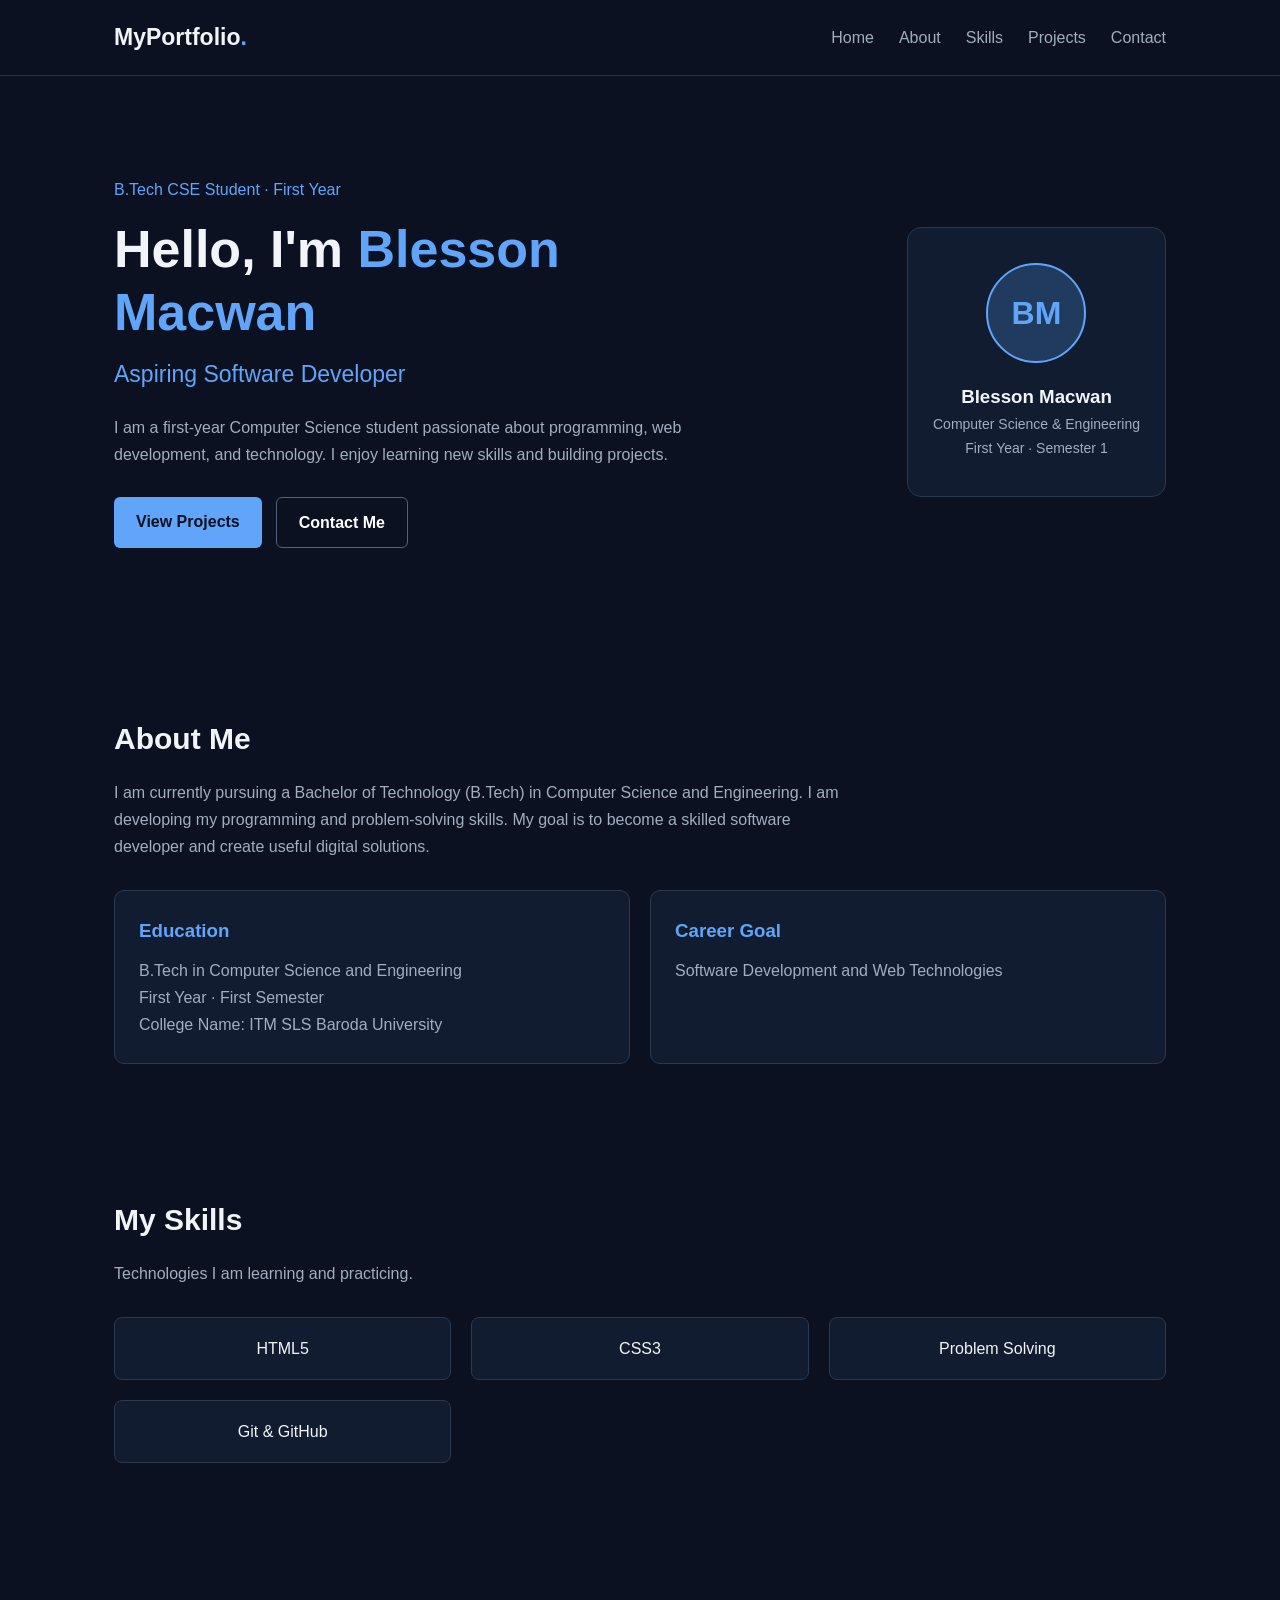
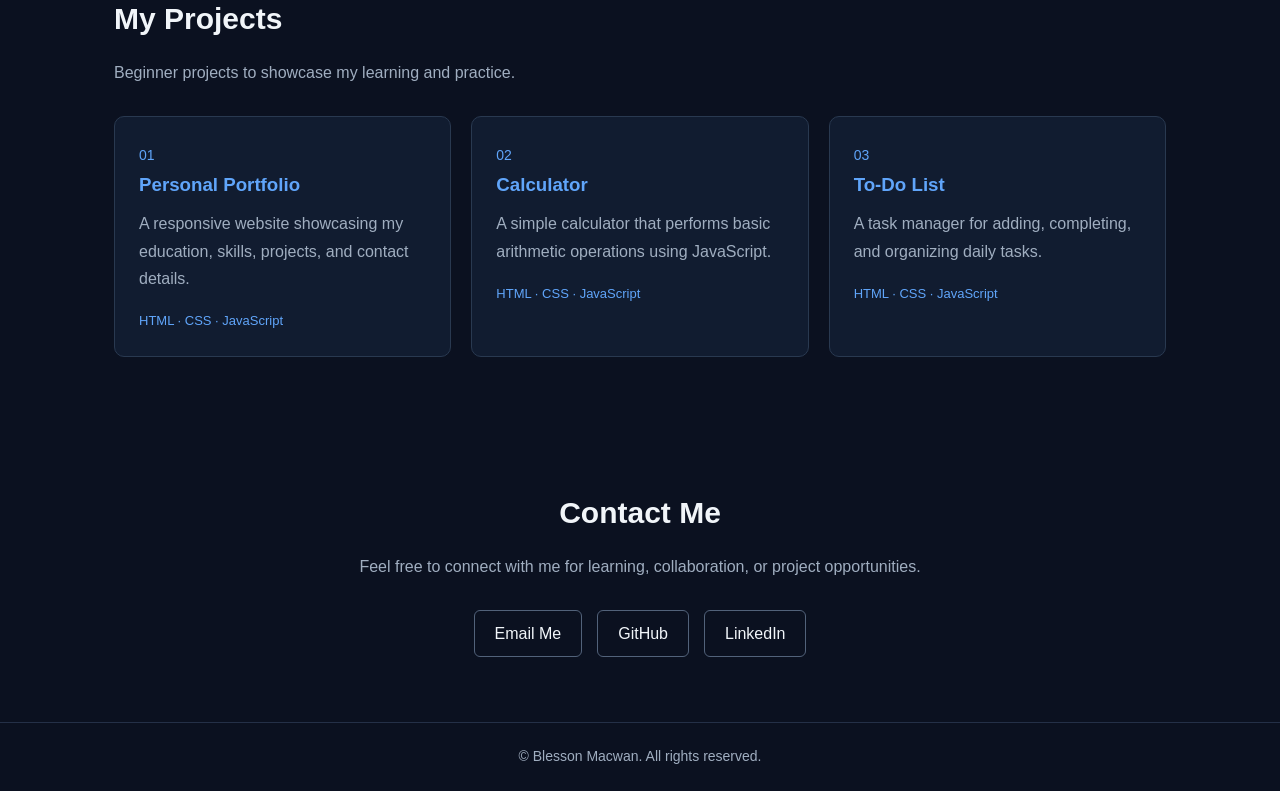
==== index.html @ 46ca4f31 "Add files via upload" ====
<!doctype html>
<html lang="en">
  <head>
    <meta charset="UTF-8" />
    <meta name="viewport" content="width=device-width, initial-scale=1.0" />
    <title>My Portfolio | B.Tech CSE Student</title>
    <link rel="stylesheet" href="Portfolio.css" />
    <link rel="stylesheet" href="Portfolio.js" />
  </head>

  <body>
    <!-- Navigation -->
    <header>
      <nav class="navbar">
        <a href="#home" class="logo">MyPortfolio<span>.</span></a>

        <button
          class="menu-btn"
          id="menuBtn"
          aria-label="Toggle navigation"
          aria-expanded="false"
        >
          ☰
        </button>

        <ul class="nav-links" id="navLinks">
          <li><a href="#home">Home</a></li>
          <li><a href="#about">About</a></li>
          <li><a href="#skills">Skills</a></li>
          <li><a href="#projects">Projects</a></li>
          <li><a href="#contact">Contact</a></li>
        </ul>
      </nav>
    </header>

    <main>
      <!-- Home -->
      <section class="hero" id="home">
        <div class="hero-content">
          <p class="tag">B.Tech CSE Student · First Year</p>

          <h1>Hello, I'm <span>Blesson Macwan</span></h1>

          <h2>Aspiring Software Developer</h2>

          <p>
            I am a first-year Computer Science student passionate about
            programming, web development, and technology. I enjoy learning new
            skills and building projects.
          </p>

          <div class="hero-buttons">
            <a href="#projects" class="btn">View Projects</a>
            <a href="#contact" class="btn btn-outline">Contact Me</a>
          </div>
        </div>

        <div class="hero-card">
          <div class="avatar">BM</div>
          <h3>Blesson Macwan</h3>
          <p>Computer Science & Engineering</p>
          <p>First Year · Semester 1</p>
        </div>
      </section>

      <!-- About -->
      <section class="section" id="about">
        <h2 class="section-title">About Me</h2>

        <p class="section-text">
          I am currently pursuing a Bachelor of Technology (B.Tech) in Computer
          Science and Engineering. I am developing my programming and
          problem-solving skills. My goal is to become a skilled software
          developer and create useful digital solutions.
        </p>

        <div class="info-grid">
          <div class="info-card">
            <h3>Education</h3>
            <p>B.Tech in Computer Science and Engineering</p>
            <p>First Year · First Semester</p>
            <p>College Name: ITM SLS Baroda University</p>
          </div>

          <div class="info-card">
            <h3>Career Goal</h3>
            <p>Software Development and Web Technologies</p>
          </div>
        </div>
      </section>

      <!-- Skills -->
      <section class="section" id="skills">
        <h2 class="section-title">My Skills</h2>

        <p class="section-text">Technologies I am learning and practicing.</p>

        <div class="skills-grid">
          <div class="skill">HTML5</div>
          <div class="skill">CSS3</div>
          <div class="skill">Problem Solving</div>
          <div class="skill">Git & GitHub</div>
        </div>
      </section>

      <!-- Projects -->
      <section class="section" id="projects">
        <h2 class="section-title">My Projects</h2>

        <p class="section-text">
          Beginner projects to showcase my learning and practice.
        </p>

        <div class="projects-grid">
          <article class="project-card">
            <span class="project-number">01</span>
            <h3>Personal Portfolio</h3>
            <p>
              A responsive website showcasing my education, skills, projects,
              and contact details.
            </p>
            <p class="tech">HTML · CSS · JavaScript</p>
          </article>

          <article class="project-card">
            <span class="project-number">02</span>
            <h3>Calculator</h3>
            <p>
              A simple calculator that performs basic arithmetic operations
              using JavaScript.
            </p>
            <p class="tech">HTML · CSS · JavaScript</p>
          </article>

          <article class="project-card">
            <span class="project-number">03</span>
            <h3>To-Do List</h3>
            <p>
              A task manager for adding, completing, and organizing daily tasks.
            </p>
            <p class="tech">HTML · CSS · JavaScript</p>
          </article>
        </div>
      </section>

      <!-- Contact -->
      <section class="section contact" id="contact">
        <h2 class="section-title">Contact Me</h2>

        <p class="section-text">
          Feel free to connect with me for learning, collaboration, or project
          opportunities.
        </p>

        <div class="contact-links">
          <a href="mailto:blessonnmacwan2438@gmail.com">Email Me</a>

          <a
            href="https://github.com/Blesson-24"
            target="_blank"
            rel="noopener noreferrer"
            >GitHub</a
          >

          <a
            href="https://www.linkedin.com/in/blesson-macwan"
            target="_blank"
            rel="noopener noreferrer"
            >LinkedIn</a
          >
        </div>
      </section>
    </main>

    <!-- Footer -->
    <footer>
      <p>© <span id="year"></span> Blesson Macwan. All rights reserved.</p>
    </footer>

  </body>
</html>
---- Portfolio.css ----
* {
        margin: 0;
        padding: 0;
        box-sizing: border-box;
        scroll-behavior: smooth;
      }

      :root {
        --bg: #0b1120;
        --card: #111c30;
        --blue: #60a5fa;
        --text: #f1f5f9;
        --muted: #a0aec0;
      }

      body {
        font-family: Arial, sans-serif;
        background: var(--bg);
        color: var(--text);
        line-height: 1.7;
      }

      a {
        text-decoration: none;
        color: inherit;
      }

      header {
        position: sticky;
        top: 0;
        z-index: 100;
        background: var(--bg);
        border-bottom: 1px solid #243047;
      }

      .navbar {
        max-width: 1100px;
        margin: auto;
        padding: 18px 24px;
        display: flex;
        justify-content: space-between;
        align-items: center;
      }

      .logo {
        font-size: 23px;
        font-weight: bold;
      }

      .logo span,
      .hero h1 span {
        color: var(--blue);
      }

      .nav-links {
        display: flex;
        list-style: none;
        gap: 25px;
      }

      .nav-links a {
        color: var(--muted);
      }

      .nav-links a:hover {
        color: var(--blue);
      }

      .menu-btn {
        display: none;
        background: none;
        border: none;
        color: white;
        font-size: 26px;
        cursor: pointer;
      }

      /* Hero Section */
      .hero {
        max-width: 1100px;
        margin: auto;
        padding: 100px 24px;
        display: flex;
        justify-content: space-between;
        align-items: center;
        gap: 50px;
      }

      .hero-content {
        max-width: 650px;
      }

      .tag {
        color: var(--blue);
        margin-bottom: 15px;
      }

      .hero h1 {
        font-size: clamp(34px, 5vw, 52px);
        line-height: 1.2;
        margin-bottom: 12px;
      }

      .hero h2 {
        font-size: 23px;
        font-weight: normal;
        color: var(--blue);
        margin-bottom: 20px;
      }

      .hero-content > p:not(.tag) {
        color: var(--muted);
      }

      .hero-buttons {
        display: flex;
        flex-wrap: wrap;
        gap: 14px;
        margin-top: 28px;
      }

      .btn {
        display: inline-block;
        background: var(--blue);
        color: #08111f;
        padding: 11px 22px;
        border-radius: 6px;
        font-weight: bold;
        transition: 0.3s;
      }

      .btn:hover {
        transform: translateY(-3px);
      }

      .btn-outline {
        background: transparent;
        color: white;
        border: 1px solid #52627a;
      }

      .hero-card {
        min-width: 250px;
        background: var(--card);
        padding: 35px 25px;
        border: 1px solid #293950;
        border-radius: 14px;
        text-align: center;
      }

      .avatar {
        width: 100px;
        height: 100px;
        margin: 0 auto 18px;
        display: grid;
        place-items: center;
        background: #203b5e;
        border: 2px solid var(--blue);
        border-radius: 50%;
        color: var(--blue);
        font-size: 32px;
        font-weight: bold;
      }

      .hero-card p {
        color: var(--muted);
        font-size: 14px;
      }

      /* General Sections */
      .section {
        max-width: 1100px;
        margin: auto;
        padding: 65px 24px;
      }

      .section-title {
        font-size: 30px;
        margin-bottom: 15px;
      }

      .section-text {
        color: var(--muted);
        max-width: 750px;
        margin-bottom: 30px;
      }

      .info-grid,
      .skills-grid,
      .projects-grid {
        display: grid;
        grid-template-columns: repeat(2, minmax(0, 1fr));
        gap: 20px;
      }

      .info-card,
      .project-card {
        background: var(--card);
        border: 1px solid #293950;
        padding: 24px;
        border-radius: 10px;
      }

      .info-card h3,
      .project-card h3 {
        color: var(--blue);
        margin-bottom: 10px;
      }

      .info-card p,
      .project-card p {
        color: var(--muted);
      }

      /* Skills */
      .skills-grid {
        grid-template-columns: repeat(3, minmax(0, 1fr));
      }

      .skill {
        background: var(--card);
        border: 1px solid #293950;
        border-radius: 8px;
        padding: 17px;
        text-align: center;
        transition: 0.3s;
      }

      .skill:hover {
        border-color: var(--blue);
        transform: translateY(-3px);
      }

      /* Projects */
      .projects-grid {
        grid-template-columns: repeat(3, minmax(0, 1fr));
      }

      .project-card {
        transition: 0.3s;
      }

      .project-card:hover {
        transform: translateY(-5px);
        border-color: var(--blue);
      }

      .project-number {
        color: var(--blue);
        font-size: 14px;
      }

      .project-card .tech {
        margin-top: 18px;
        font-size: 13px;
        color: var(--blue);
      }

      /* Contact */
      .contact {
        text-align: center;
      }

      .contact .section-text {
        margin-left: auto;
        margin-right: auto;
      }

      .contact-links {
        display: flex;
        justify-content: center;
        flex-wrap: wrap;
        gap: 15px;
      }

      .contact-links a {
        border: 1px solid #52627a;
        border-radius: 6px;
        padding: 9px 20px;
        transition: 0.3s;
      }

      .contact-links a:hover {
        color: var(--blue);
        border-color: var(--blue);
      }

      footer {
        text-align: center;
        border-top: 1px solid #243047;
        padding: 22px;
        color: var(--muted);
        font-size: 14px;
      }

      /* Mobile Design */
      @media (max-width: 768px) {
        .menu-btn {
          display: block;
        }

        .nav-links {
          display: none;
          position: absolute;
          top: 68px;
          left: 0;
          width: 100%;
          padding: 20px 24px;
          background: var(--card);
          flex-direction: column;
          gap: 12px;
        }

        .nav-links.active {
          display: flex;
        }

        .hero {
          padding-top: 65px;
          flex-direction: column;
          align-items: stretch;
          gap: 35px;
        }

        .hero-card {
          min-width: 0;
        }

        .info-grid,
        .skills-grid,
        .projects-grid {
          grid-template-columns: 1fr;
        }

        .section {
          padding-top: 45px;
          padding-bottom: 45px;
        }
      }
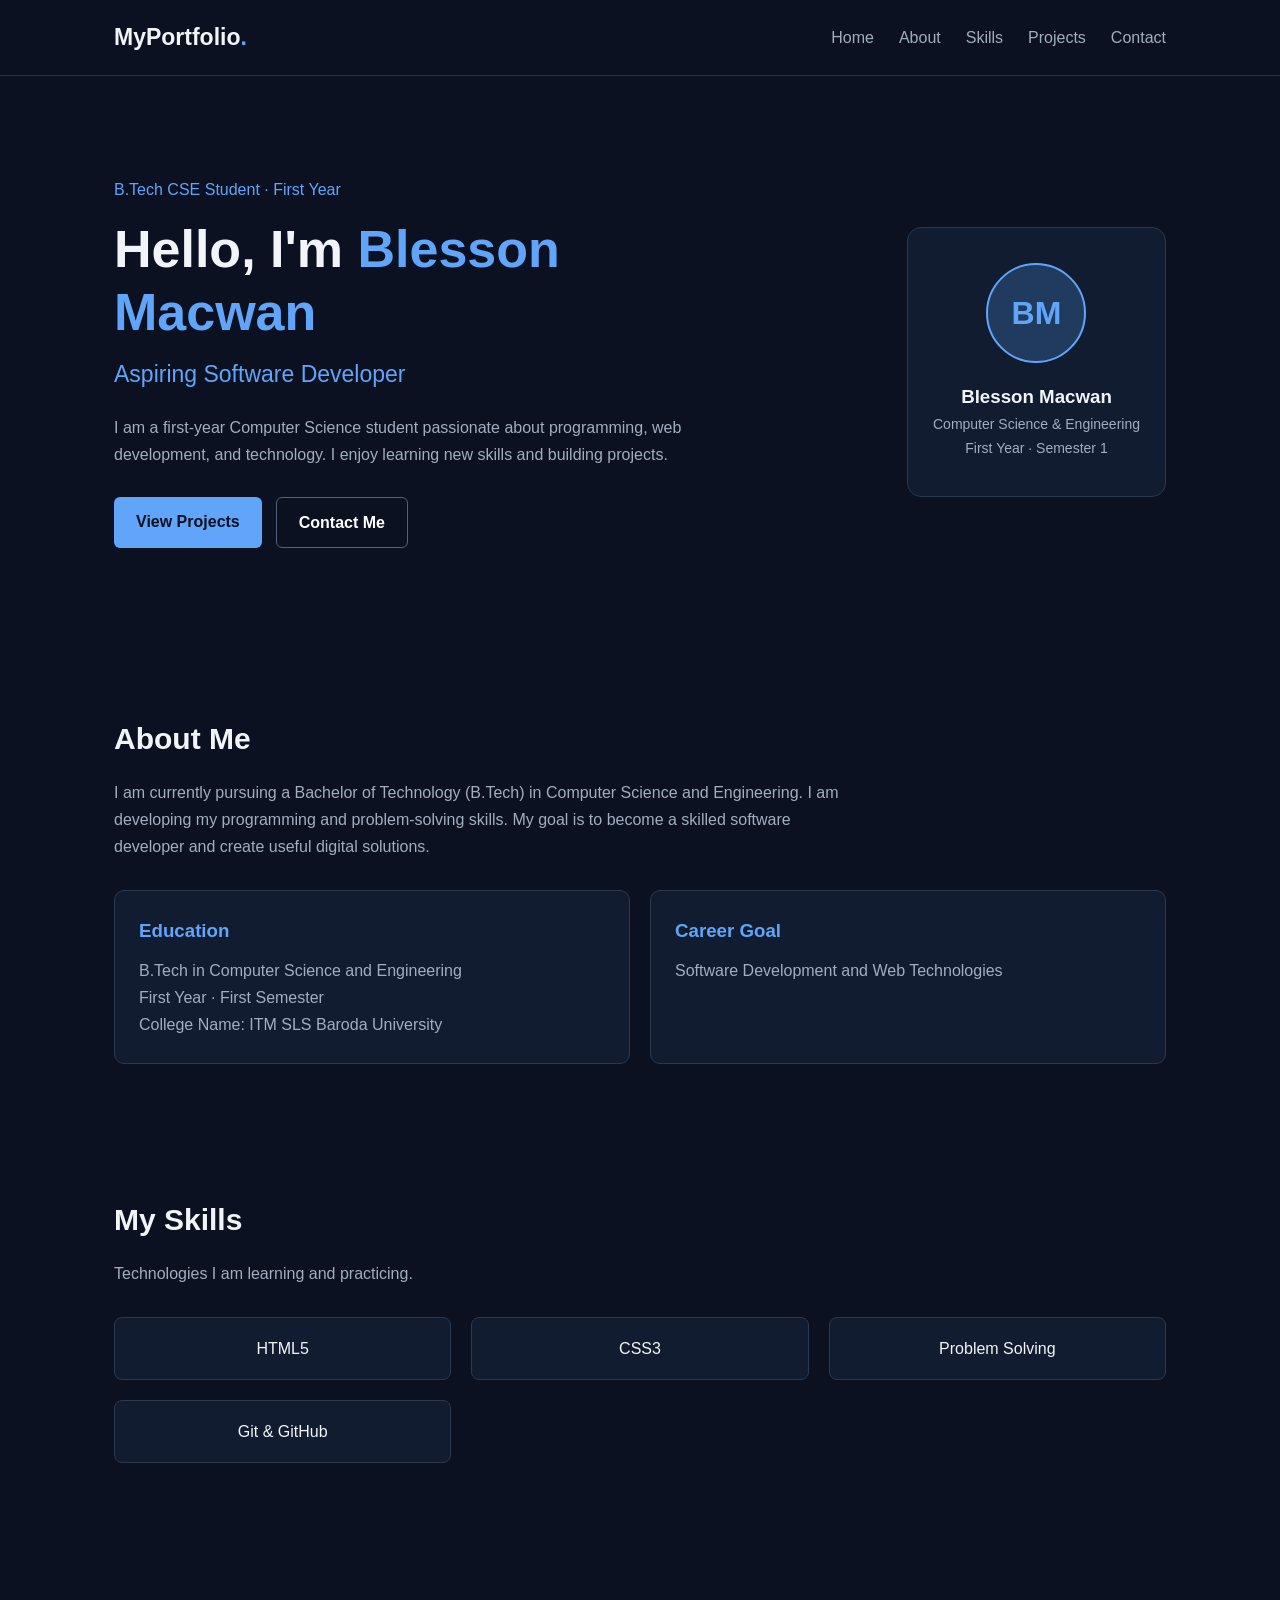
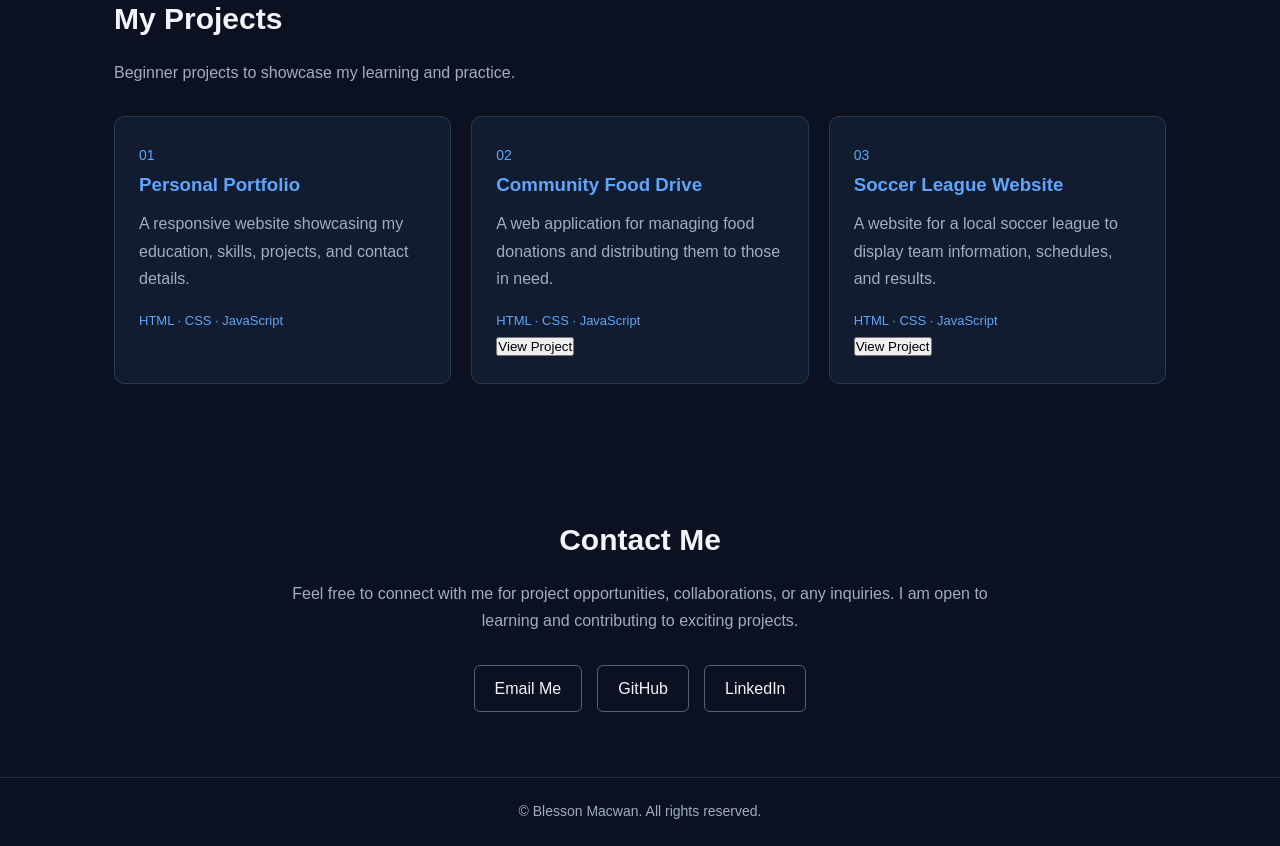
==== commit 307860a7: "Add files via upload" ====
--- a/index.html
+++ b/index.html
@@ -124,21 +124,22 @@
 
           <article class="project-card">
             <span class="project-number">02</span>
-            <h3>Calculator</h3>
+            <h3>Community Food Drive</h3>
             <p>
-              A simple calculator that performs basic arithmetic operations
-              using JavaScript.
+              A web application for managing food donations and distributing them to those in need.
             </p>
             <p class="tech">HTML · CSS · JavaScript</p>
+            <button onclick="window.open('file:///C:/Users/bless/College/WEB%20TECH/PRACTICALS/Practical4.html', '_blank')" type="button">View Project</button>
           </article>
 
           <article class="project-card">
             <span class="project-number">03</span>
-            <h3>To-Do List</h3>
+            <h3>Soccer League Website</h3>
             <p>
-              A task manager for adding, completing, and organizing daily tasks.
+              A website for a local soccer league to display team information, schedules, and results.
             </p>
             <p class="tech">HTML · CSS · JavaScript</p>
+             <button onclick="window.open('file:///C:/Users/bless/College/WEB%20TECH/PRACTICALS/Practical7.html', '_blank')" type="button">View Project</button>
           </article>
         </div>
       </section>
@@ -148,12 +149,14 @@
         <h2 class="section-title">Contact Me</h2>
 
         <p class="section-text">
-          Feel free to connect with me for learning, collaboration, or project
-          opportunities.
+          Feel free to connect with me for project opportunities, collaborations, or any inquiries. I am open to learning and contributing to exciting projects.
         </p>
 
         <div class="contact-links">
-          <a href="mailto:blessonnmacwan2438@gmail.com">Email Me</a>
+          <a href="mailto:blessonnmacwan2438@gmail.com"
+             target="_blank"
+             rel="noopener noreferer"
+             >Email Me</a>
 
           <a
             href="https://github.com/Blesson-24"
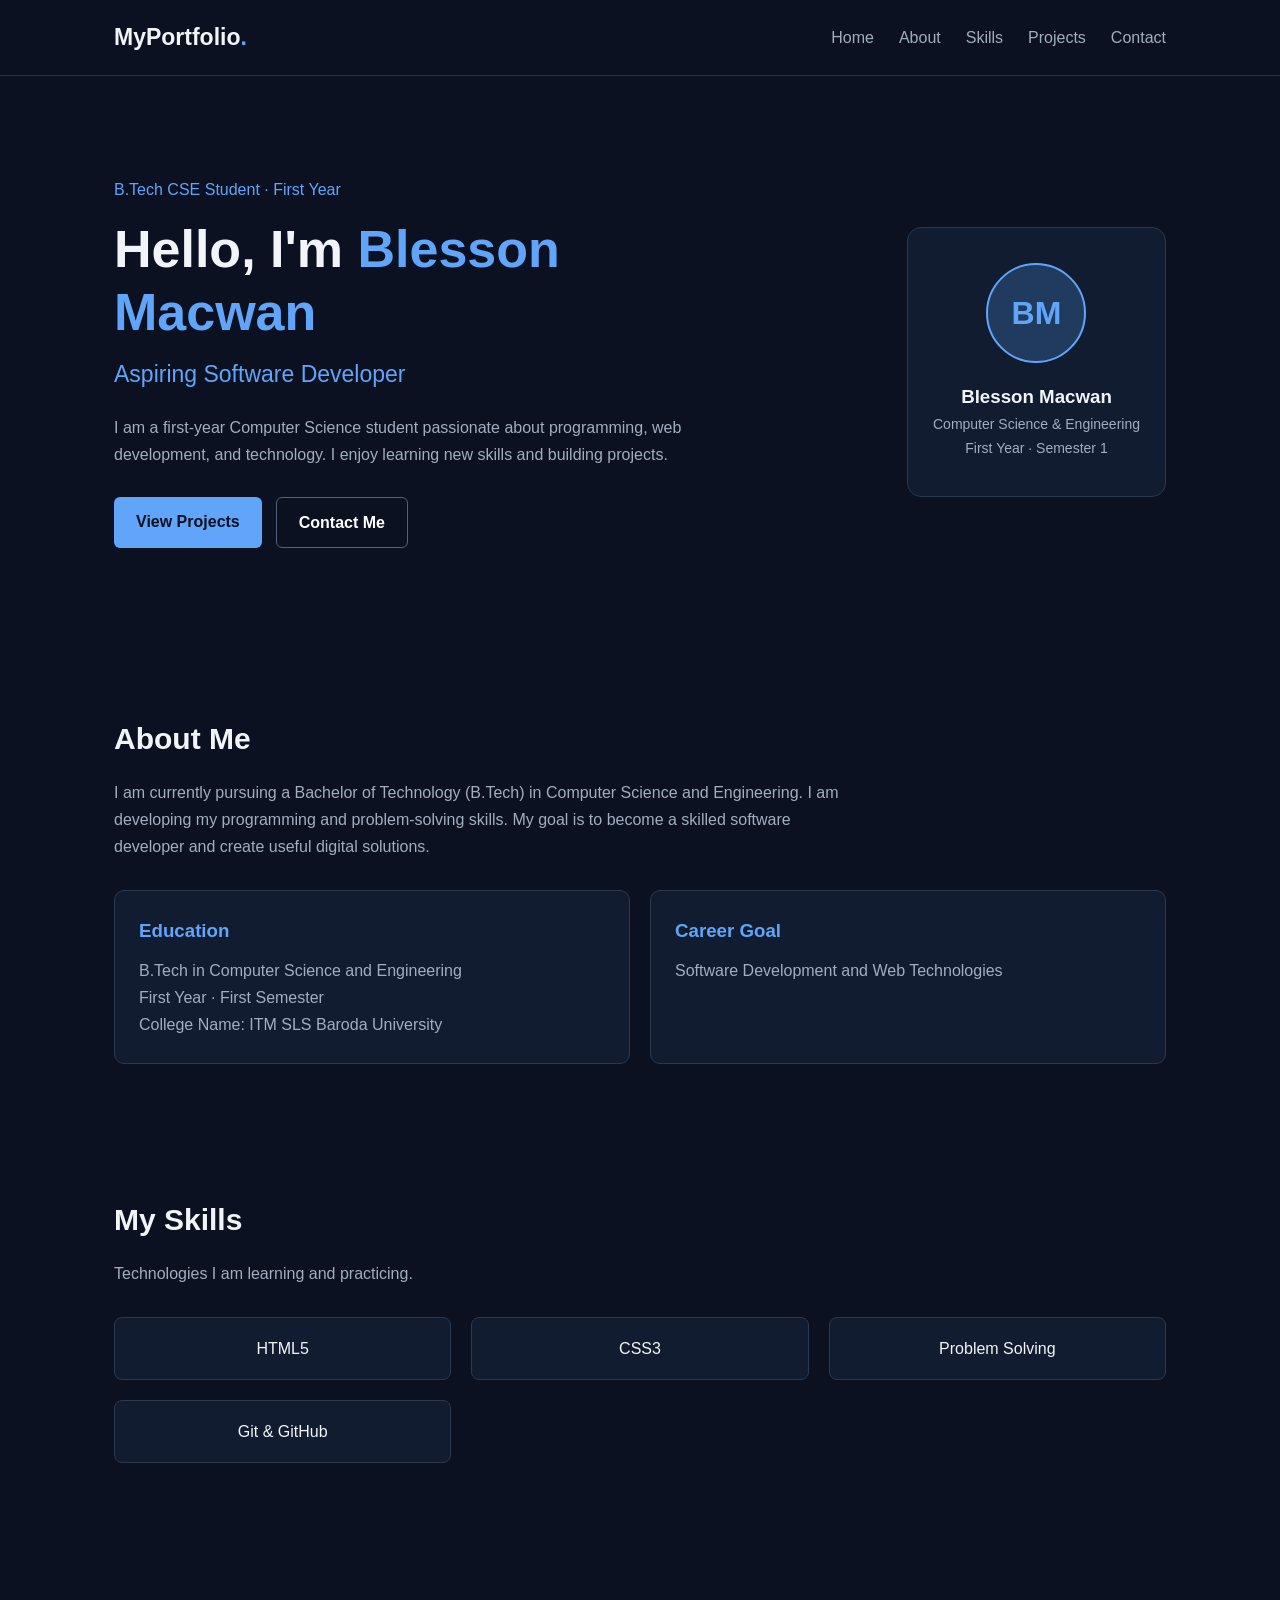
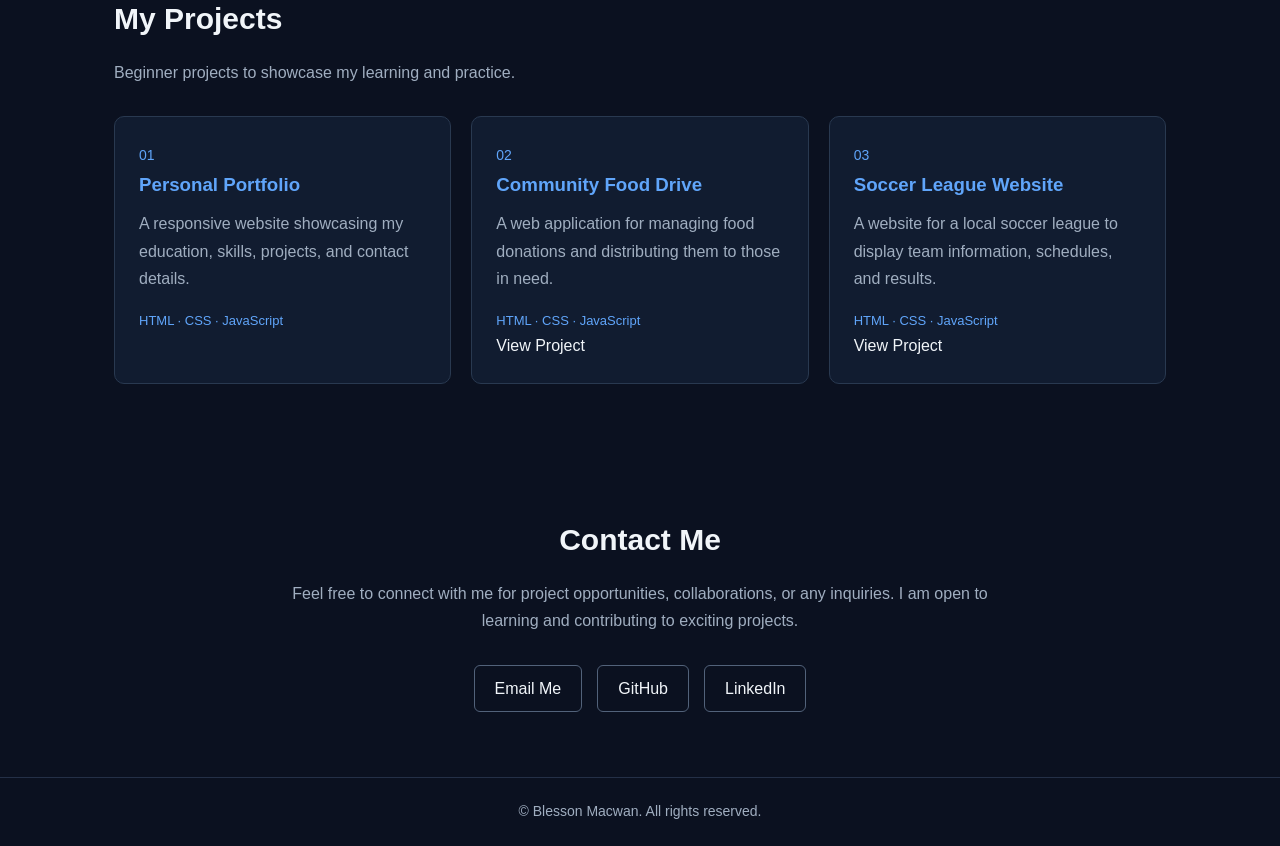
==== commit 039f5209: "Add files via upload" ====
--- a/index.html
+++ b/index.html
@@ -122,6 +122,7 @@
             <p class="tech">HTML · CSS · JavaScript</p>
           </article>
 
+
           <article class="project-card">
             <span class="project-number">02</span>
             <h3>Community Food Drive</h3>
@@ -129,7 +130,8 @@
               A web application for managing food donations and distributing them to those in need.
             </p>
             <p class="tech">HTML · CSS · JavaScript</p>
-            <button onclick="window.open('file:///C:/Users/bless/College/WEB%20TECH/PRACTICALS/Practical4.html', '_blank')" type="button">View Project</button>
+            <a href="Practical4.html" target="_blank" rel="noopener noreferrer">View Project</a>
+            
           </article>
 
           <article class="project-card">
@@ -139,7 +141,8 @@
               A website for a local soccer league to display team information, schedules, and results.
             </p>
             <p class="tech">HTML · CSS · JavaScript</p>
-             <button onclick="window.open('file:///C:/Users/bless/College/WEB%20TECH/PRACTICALS/Practical7.html', '_blank')" type="button">View Project</button>
+            <a href="Practical7.html" target="_blank" rel="noopener noreferrer">View Project</a>
+             
           </article>
         </div>
       </section>
